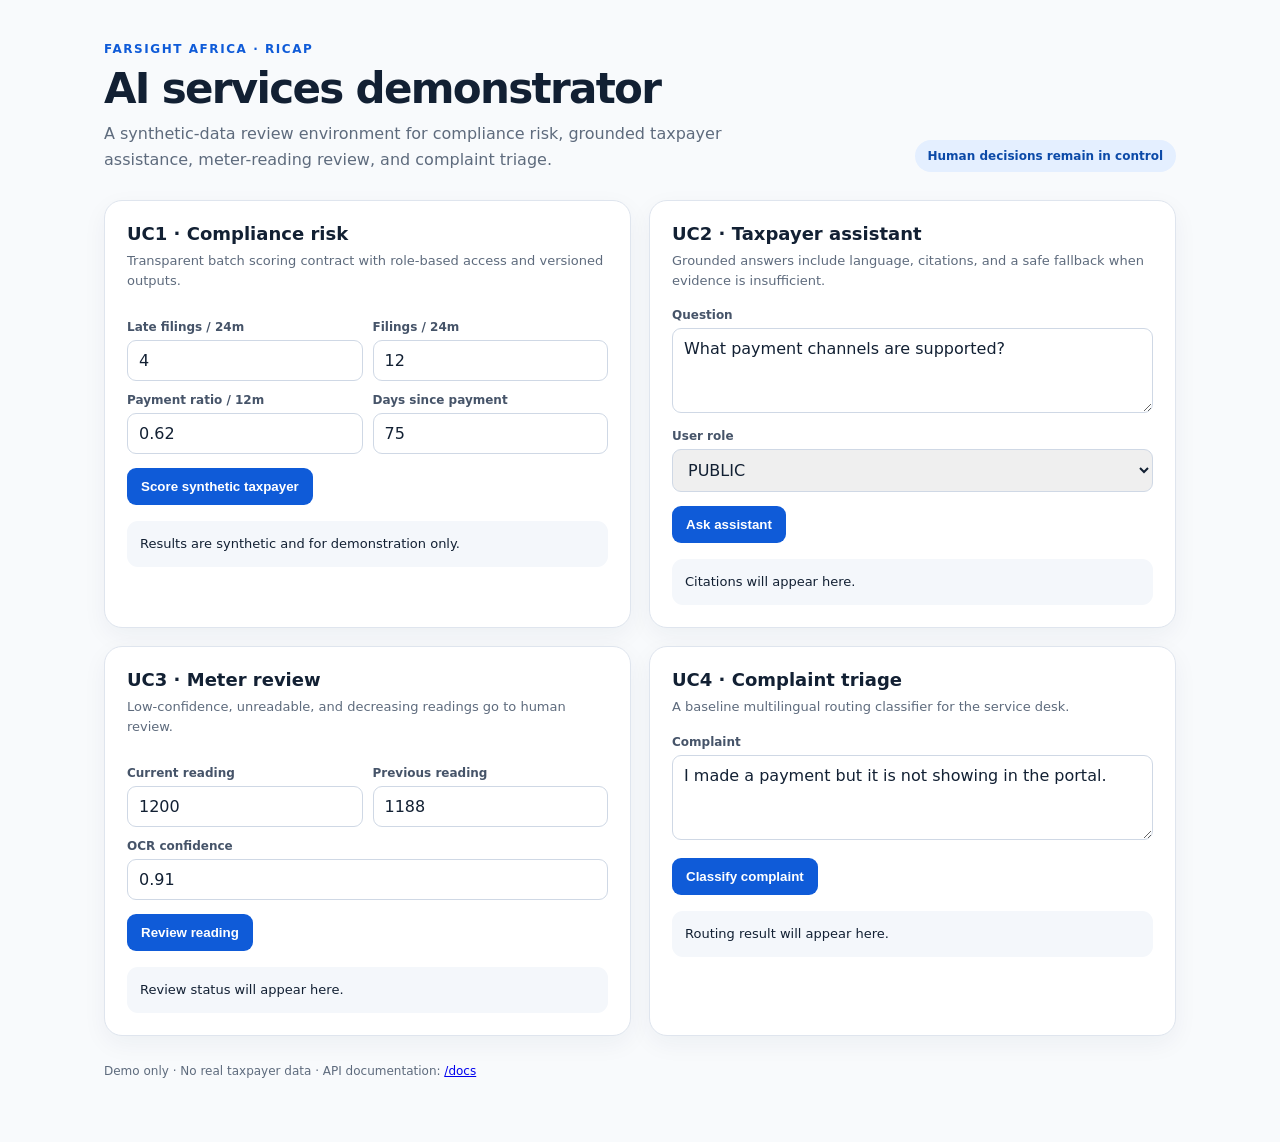
==== app/static/index.html @ 2a7bb40d "Build RICAP AI engineering demonstrator" ====
<!doctype html>
<html lang="en">
<head>
  <meta charset="utf-8"><meta name="viewport" content="width=device-width, initial-scale=1">
  <title>RICAP AI Services</title>
  <style>
    :root{--ink:#122033;--muted:#5e6b7d;--blue:#0f5bd8;--line:#dfe5ee;--soft:#f4f7fb;--good:#087443;--warn:#a95a00}
    *{box-sizing:border-box}body{margin:0;font-family:Inter,ui-sans-serif,system-ui,-apple-system,sans-serif;color:var(--ink);background:#f8fafc}
    .shell{max-width:1120px;margin:0 auto;padding:42px 24px 64px}.eyebrow{font-size:12px;font-weight:800;letter-spacing:.13em;color:var(--blue);text-transform:uppercase}.hero{display:flex;justify-content:space-between;gap:24px;align-items:end;margin-bottom:28px}.hero h1{font-size:42px;letter-spacing:-.04em;margin:8px 0}.hero p{color:var(--muted);max-width:680px;line-height:1.6;margin:0}.badge{background:#e4efff;color:#0c4aa8;border-radius:999px;padding:9px 13px;font-size:12px;font-weight:700;white-space:nowrap}.grid{display:grid;grid-template-columns:repeat(2,1fr);gap:18px}.card{background:white;border:1px solid var(--line);border-radius:18px;padding:22px;box-shadow:0 8px 24px rgba(20,41,75,.05)}.card h2{font-size:18px;margin:0 0 7px}.sub{font-size:13px;color:var(--muted);margin:0 0 18px;line-height:1.5}label{font-size:12px;font-weight:700;color:#465469;display:block;margin:12px 0 6px}input,select,textarea{width:100%;border:1px solid #cfd8e5;border-radius:9px;padding:10px 11px;font:inherit;color:var(--ink)}textarea{min-height:85px;resize:vertical}.row{display:grid;grid-template-columns:1fr 1fr;gap:10px}button{border:0;border-radius:9px;padding:11px 14px;background:var(--blue);color:white;font-weight:700;cursor:pointer;margin-top:14px}button.secondary{background:#edf3fc;color:#1751a0}.result{margin-top:16px;background:var(--soft);border-radius:11px;padding:13px;font-size:13px;line-height:1.55;white-space:pre-wrap;min-height:42px}.score{font-size:30px;font-weight:800}.high{color:#b42318}.medium{color:var(--warn)}.low{color:var(--good)}footer{color:var(--muted);font-size:12px;margin-top:28px}@media(max-width:780px){.hero{display:block}.badge{display:inline-block;margin-top:12px}.grid{grid-template-columns:1fr}.hero h1{font-size:34px}}
  </style>
</head>
<body><main class="shell">
  <section class="hero"><div><div class="eyebrow">Farsight Africa · RICAP</div><h1>AI services demonstrator</h1><p>A synthetic-data review environment for compliance risk, grounded taxpayer assistance, meter-reading review, and complaint triage.</p></div><div class="badge">Human decisions remain in control</div></section>
  <section class="grid">
    <article class="card"><h2>UC1 · Compliance risk</h2><p class="sub">Transparent batch scoring contract with role-based access and versioned outputs.</p><div class="row"><div><label>Late filings / 24m</label><input id="late" type="number" value="4" min="0"></div><div><label>Filings / 24m</label><input id="filings" type="number" value="12" min="1"></div></div><div class="row"><div><label>Payment ratio / 12m</label><input id="ratio" type="number" value="0.62" min="0" max="5" step=".01"></div><div><label>Days since payment</label><input id="days" type="number" value="75" min="0"></div></div><button onclick="score()">Score synthetic taxpayer</button><div class="result" id="scoreResult">Results are synthetic and for demonstration only.</div></article>
    <article class="card"><h2>UC2 · Taxpayer assistant</h2><p class="sub">Grounded answers include language, citations, and a safe fallback when evidence is insufficient.</p><label>Question</label><textarea id="question">What payment channels are supported?</textarea><label>User role</label><select id="role"><option>PUBLIC</option><option>OFFICER</option></select><button onclick="ask()">Ask assistant</button><div class="result" id="assistantResult">Citations will appear here.</div></article>
    <article class="card"><h2>UC3 · Meter review</h2><p class="sub">Low-confidence, unreadable, and decreasing readings go to human review.</p><div class="row"><div><label>Current reading</label><input id="reading" type="number" value="1200"></div><div><label>Previous reading</label><input id="previous" type="number" value="1188"></div></div><label>OCR confidence</label><input id="confidence" type="number" value="0.91" min="0" max="1" step=".01"><button onclick="meter()">Review reading</button><div class="result" id="meterResult">Review status will appear here.</div></article>
    <article class="card"><h2>UC4 · Complaint triage</h2><p class="sub">A baseline multilingual routing classifier for the service desk.</p><label>Complaint</label><textarea id="complaint">I made a payment but it is not showing in the portal.</textarea><button onclick="triage()">Classify complaint</button><div class="result" id="complaintResult">Routing result will appear here.</div></article>
  </section><footer>Demo only · No real taxpayer data · API documentation: <a href="/docs">/docs</a></footer>
</main><script>
const post=async(path,body,headers={})=>(await fetch(path,{method:'POST',headers:{'Content-Type':'application/json',...headers},body:JSON.stringify(body)})).json();
async function score(){let x=await post('/v1/risk-scores',{records:[{taxpayer_id:'synthetic-001',late_filings_24m:+late.value,filings_24m:+filings.value,payment_ratio_12m:+ratio.value,days_since_last_payment:+days.value,turnover_growth_yoy:-.1,business_size:'MICRO',region:'DEMO'}]},{Authorization:'Bearer demo-review-token'}); scoreResult.textContent=JSON.stringify(x.results?.[0]||x,null,2)}
async function ask(){let x=await post('/v1/assistant',{question:question.value,user_role:role.value}); assistantResult.textContent=JSON.stringify(x,null,2)}
async function meter(){let x=await post('/v1/meter-review',{reading_value:+reading.value,previous_reading:+previous.value,ocr_confidence:+confidence.value}); meterResult.textContent=JSON.stringify(x,null,2)}
async function triage(){let x=await post('/v1/complaints',{text:complaint.value}); complaintResult.textContent=JSON.stringify(x,null,2)}
</script></body></html>
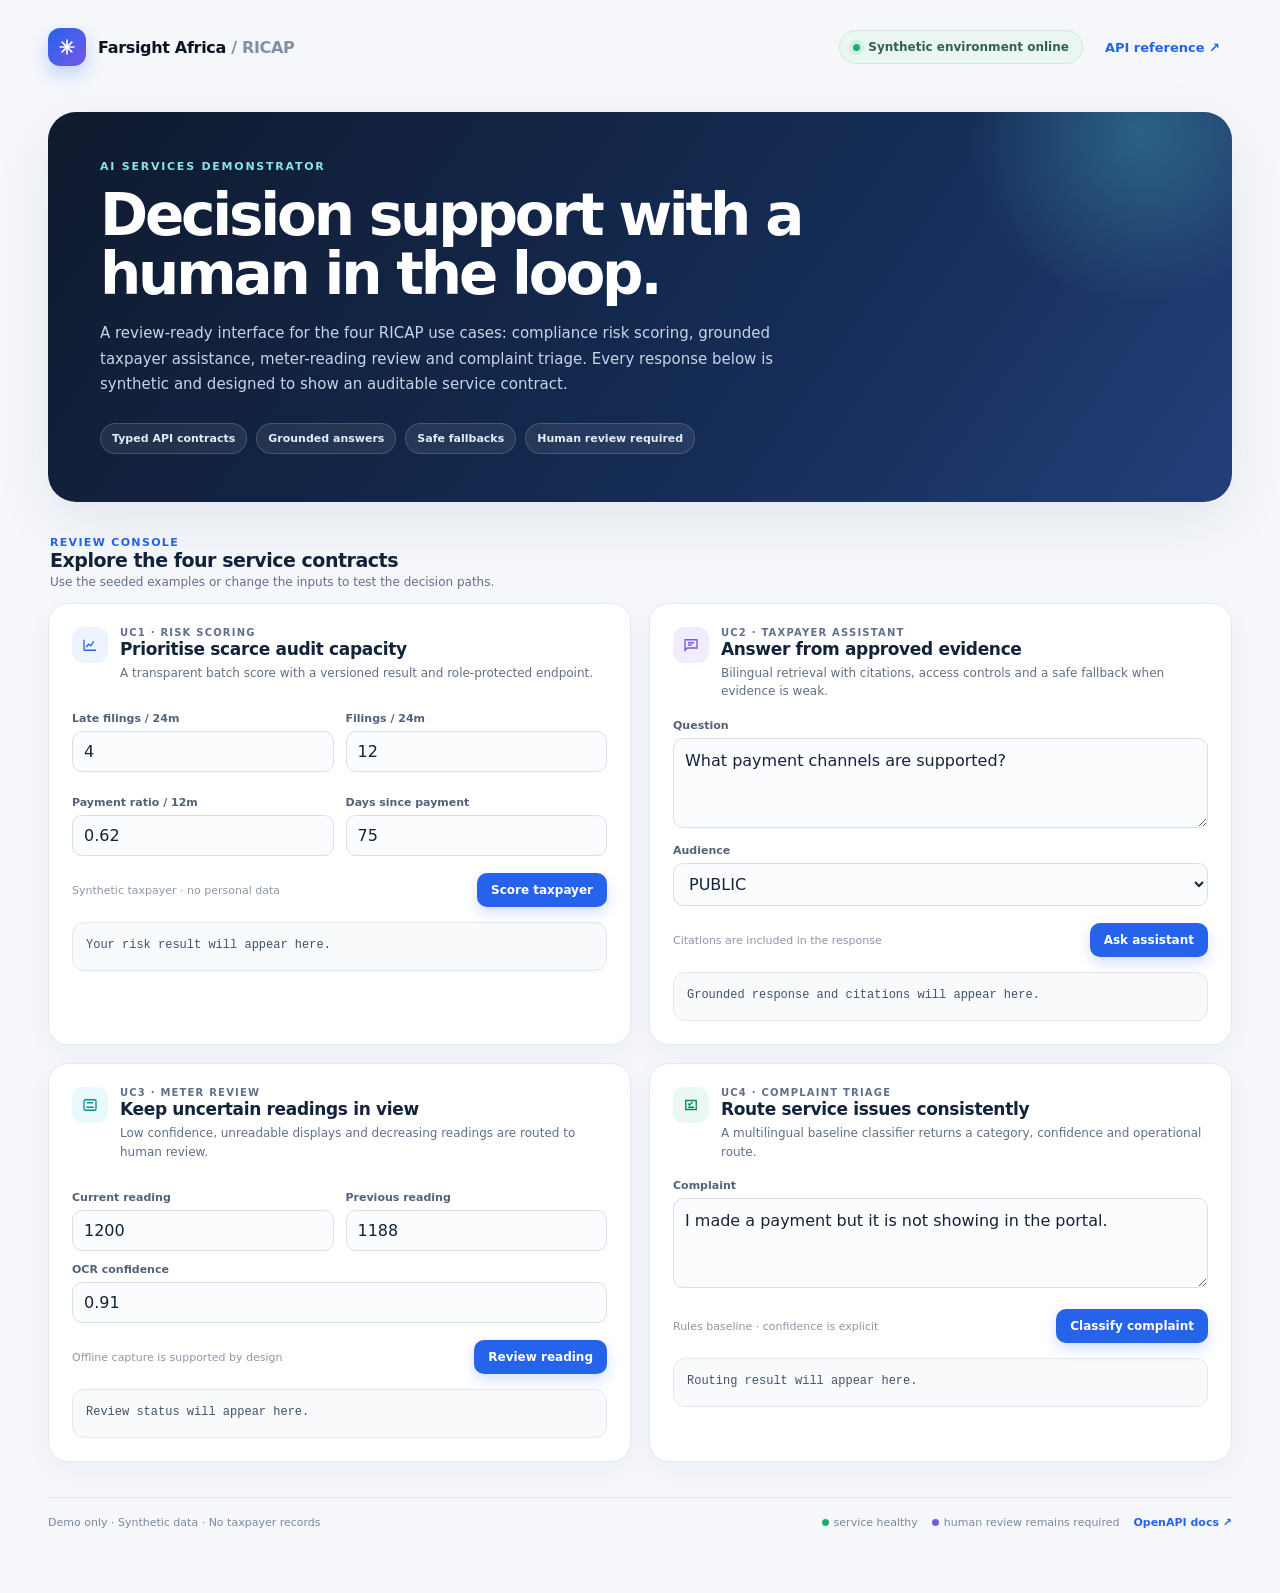
==== commit 2977b292: "Polish RICAP review console UI" ====
--- a/app/static/index.html
+++ b/app/static/index.html
@@ -1,26 +1,40 @@
 <!doctype html>
 <html lang="en">
 <head>
-  <meta charset="utf-8"><meta name="viewport" content="width=device-width, initial-scale=1">
-  <title>RICAP AI Services</title>
+  <meta charset="utf-8">
+  <meta name="viewport" content="width=device-width, initial-scale=1">
+  <meta name="theme-color" content="#0b1220">
+  <title>RICAP AI Services | Farsight Africa</title>
   <style>
-    :root{--ink:#122033;--muted:#5e6b7d;--blue:#0f5bd8;--line:#dfe5ee;--soft:#f4f7fb;--good:#087443;--warn:#a95a00}
-    *{box-sizing:border-box}body{margin:0;font-family:Inter,ui-sans-serif,system-ui,-apple-system,sans-serif;color:var(--ink);background:#f8fafc}
-    .shell{max-width:1120px;margin:0 auto;padding:42px 24px 64px}.eyebrow{font-size:12px;font-weight:800;letter-spacing:.13em;color:var(--blue);text-transform:uppercase}.hero{display:flex;justify-content:space-between;gap:24px;align-items:end;margin-bottom:28px}.hero h1{font-size:42px;letter-spacing:-.04em;margin:8px 0}.hero p{color:var(--muted);max-width:680px;line-height:1.6;margin:0}.badge{background:#e4efff;color:#0c4aa8;border-radius:999px;padding:9px 13px;font-size:12px;font-weight:700;white-space:nowrap}.grid{display:grid;grid-template-columns:repeat(2,1fr);gap:18px}.card{background:white;border:1px solid var(--line);border-radius:18px;padding:22px;box-shadow:0 8px 24px rgba(20,41,75,.05)}.card h2{font-size:18px;margin:0 0 7px}.sub{font-size:13px;color:var(--muted);margin:0 0 18px;line-height:1.5}label{font-size:12px;font-weight:700;color:#465469;display:block;margin:12px 0 6px}input,select,textarea{width:100%;border:1px solid #cfd8e5;border-radius:9px;padding:10px 11px;font:inherit;color:var(--ink)}textarea{min-height:85px;resize:vertical}.row{display:grid;grid-template-columns:1fr 1fr;gap:10px}button{border:0;border-radius:9px;padding:11px 14px;background:var(--blue);color:white;font-weight:700;cursor:pointer;margin-top:14px}button.secondary{background:#edf3fc;color:#1751a0}.result{margin-top:16px;background:var(--soft);border-radius:11px;padding:13px;font-size:13px;line-height:1.55;white-space:pre-wrap;min-height:42px}.score{font-size:30px;font-weight:800}.high{color:#b42318}.medium{color:var(--warn)}.low{color:var(--good)}footer{color:var(--muted);font-size:12px;margin-top:28px}@media(max-width:780px){.hero{display:block}.badge{display:inline-block;margin-top:12px}.grid{grid-template-columns:1fr}.hero h1{font-size:34px}}
+    :root{--navy:#0b1220;--ink:#13233a;--muted:#607089;--line:#e4eaf2;--paper:#fff;--canvas:#f5f7fb;--blue:#2563eb;--blue-dark:#1746b0;--purple:#7657e8;--shadow:0 20px 60px rgba(24,42,75,.08)}
+    *{box-sizing:border-box}html{background:var(--canvas)}body{margin:0;color:var(--ink);font-family:Inter,ui-sans-serif,system-ui,-apple-system,BlinkMacSystemFont,"Segoe UI",sans-serif;-webkit-font-smoothing:antialiased}
+    button,input,select,textarea{font:inherit}.shell{max-width:1240px;margin:auto;padding:28px 28px 64px}.topbar{display:flex;justify-content:space-between;align-items:center;margin-bottom:46px}.brand{display:flex;align-items:center;gap:12px;color:var(--navy);font-weight:850;letter-spacing:-.02em}.brand-mark{width:38px;height:38px;border-radius:12px;display:grid;place-items:center;color:#fff;background:linear-gradient(135deg,var(--blue),var(--purple));box-shadow:0 8px 18px rgba(37,99,235,.25)}.brand-mark svg{width:20px}.topbar-actions{display:flex;align-items:center;gap:10px}.status{display:inline-flex;align-items:center;gap:8px;color:#35604e;background:#e9f7f0;border:1px solid #ccebdc;padding:9px 13px;border-radius:999px;font-size:12px;font-weight:750}.status i{display:block;width:7px;height:7px;border-radius:50%;background:#1eaa71;box-shadow:0 0 0 4px rgba(30,170,113,.12)}.toplink{color:var(--blue);text-decoration:none;font-size:13px;font-weight:750;padding:9px 12px;border-radius:9px}.toplink:hover{background:#eaf1ff}
+    .hero{position:relative;overflow:hidden;background:linear-gradient(125deg,#101a2e 0%,#142b53 58%,#243e79 100%);border-radius:28px;padding:48px 52px;color:#fff;box-shadow:var(--shadow);margin-bottom:24px}.hero:after{content:"";position:absolute;width:360px;height:360px;border-radius:50%;right:-90px;top:-160px;background:radial-gradient(circle,rgba(86,221,215,.28),transparent 68%)}.hero-content{position:relative;z-index:1;max-width:780px}.eyebrow{font-size:11px;letter-spacing:.16em;font-weight:850;color:#87e5e4;text-transform:uppercase}.hero h1{font-size:clamp(34px,5vw,58px);line-height:1.02;letter-spacing:-.055em;margin:13px 0 17px}.hero p{max-width:720px;color:#c7d4e8;line-height:1.7;margin:0;font-size:15px}.hero-meta{display:flex;flex-wrap:wrap;gap:9px;margin-top:25px}.hero-meta span{border:1px solid rgba(255,255,255,.16);background:rgba(255,255,255,.08);border-radius:999px;padding:8px 11px;color:#e4ecf8;font-size:11px;font-weight:700}
+    .section-head{display:flex;justify-content:space-between;align-items:end;margin:34px 2px 14px}.section-head h2{font-size:19px;letter-spacing:-.025em;margin:0}.section-head p{color:var(--muted);font-size:12px;margin:4px 0 0}.section-kicker{font-size:11px;color:var(--blue);font-weight:850;text-transform:uppercase;letter-spacing:.12em}.grid{display:grid;grid-template-columns:repeat(2,minmax(0,1fr));gap:18px}.card{background:var(--paper);border:1px solid var(--line);border-radius:20px;padding:23px;box-shadow:0 9px 28px rgba(24,42,75,.045);transition:transform .18s ease,box-shadow .18s ease,border-color .18s ease}.card:hover{transform:translateY(-2px);box-shadow:0 15px 34px rgba(24,42,75,.09);border-color:#cbd8ee}.card-head{display:flex;justify-content:space-between;gap:14px;align-items:flex-start;margin-bottom:18px}.card-title{display:flex;gap:12px;align-items:flex-start}.icon{width:36px;height:36px;border-radius:11px;display:grid;place-items:center;flex:none;background:#edf3ff;color:var(--blue)}.icon.purple{background:#f1edff;color:var(--purple)}.icon.cyan{background:#e8f9fa;color:#0e8d98}.icon.green{background:#eaf8f1;color:#16835b}.icon svg{width:18px;height:18px}.card h3{font-size:17px;letter-spacing:-.02em;margin:1px 0 5px}.card .sub{font-size:12px;line-height:1.55;color:var(--muted);margin:0}.uc-label{color:var(--muted);font-size:10px;font-weight:850;letter-spacing:.12em;text-transform:uppercase}.field-grid{display:grid;grid-template-columns:repeat(2,minmax(0,1fr));gap:12px}.field{margin-top:12px}.field label{display:block;color:#52627a;font-size:11px;font-weight:800;margin:0 0 6px}.field input,.field select,.field textarea{width:100%;border:1px solid #d6dfeb;border-radius:10px;background:#fbfcfe;color:var(--ink);padding:10px 11px;outline:none;transition:border-color .15s,box-shadow .15s}.field textarea{min-height:90px;resize:vertical;line-height:1.5}.field input:focus,.field select:focus,.field textarea:focus{border-color:#7da4f4;box-shadow:0 0 0 3px rgba(37,99,235,.12)}.actions{display:flex;justify-content:space-between;align-items:center;gap:12px;margin-top:17px}.hint{font-size:11px;color:#8a98aa}.button{border:0;border-radius:10px;padding:10px 14px;cursor:pointer;font-weight:800;font-size:12px;background:var(--blue);color:#fff;box-shadow:0 6px 14px rgba(37,99,235,.2);transition:background .15s,transform .15s}.button:hover{background:var(--blue-dark);transform:translateY(-1px)}.button:disabled{cursor:wait;opacity:.65;transform:none}.result{margin-top:15px;border:1px solid #e1e8f1;background:#f8fafc;border-radius:12px;padding:13px;min-height:49px;color:#42526a;font:500 12px/1.6 ui-monospace,SFMono-Regular,Menlo,monospace;white-space:pre-wrap;overflow:auto}.result.success{border-color:#cfe9dc;background:#f3fbf7}.result.error{border-color:#f1d1cf;background:#fff7f6;color:#9d3c38}.footer{display:flex;justify-content:space-between;gap:16px;align-items:center;border-top:1px solid var(--line);margin-top:35px;padding-top:18px;color:#7a899c;font-size:11px}.footer a{color:var(--blue);font-weight:750;text-decoration:none}.footer a:hover{text-decoration:underline}.legend{display:flex;gap:14px}.legend span{display:flex;align-items:center;gap:5px}.legend i{width:7px;height:7px;border-radius:50%;display:block}.legend .safe{background:#1eaa71}.legend .human{background:var(--purple)}
+    @media(max-width:820px){.shell{padding:20px 16px 42px}.topbar{margin-bottom:28px}.hero{padding:34px 27px;border-radius:21px}.grid{grid-template-columns:1fr}.footer{display:block}.legend{margin-top:10px}.topbar-actions .toplink{display:none}}
+    @media(max-width:520px){.field-grid{grid-template-columns:1fr}.hero h1{font-size:37px}.hero-meta span{font-size:10px}.actions{align-items:flex-start;flex-direction:column}.button{width:100%}}
   </style>
 </head>
-<body><main class="shell">
-  <section class="hero"><div><div class="eyebrow">Farsight Africa · RICAP</div><h1>AI services demonstrator</h1><p>A synthetic-data review environment for compliance risk, grounded taxpayer assistance, meter-reading review, and complaint triage.</p></div><div class="badge">Human decisions remain in control</div></section>
-  <section class="grid">
-    <article class="card"><h2>UC1 · Compliance risk</h2><p class="sub">Transparent batch scoring contract with role-based access and versioned outputs.</p><div class="row"><div><label>Late filings / 24m</label><input id="late" type="number" value="4" min="0"></div><div><label>Filings / 24m</label><input id="filings" type="number" value="12" min="1"></div></div><div class="row"><div><label>Payment ratio / 12m</label><input id="ratio" type="number" value="0.62" min="0" max="5" step=".01"></div><div><label>Days since payment</label><input id="days" type="number" value="75" min="0"></div></div><button onclick="score()">Score synthetic taxpayer</button><div class="result" id="scoreResult">Results are synthetic and for demonstration only.</div></article>
-    <article class="card"><h2>UC2 · Taxpayer assistant</h2><p class="sub">Grounded answers include language, citations, and a safe fallback when evidence is insufficient.</p><label>Question</label><textarea id="question">What payment channels are supported?</textarea><label>User role</label><select id="role"><option>PUBLIC</option><option>OFFICER</option></select><button onclick="ask()">Ask assistant</button><div class="result" id="assistantResult">Citations will appear here.</div></article>
-    <article class="card"><h2>UC3 · Meter review</h2><p class="sub">Low-confidence, unreadable, and decreasing readings go to human review.</p><div class="row"><div><label>Current reading</label><input id="reading" type="number" value="1200"></div><div><label>Previous reading</label><input id="previous" type="number" value="1188"></div></div><label>OCR confidence</label><input id="confidence" type="number" value="0.91" min="0" max="1" step=".01"><button onclick="meter()">Review reading</button><div class="result" id="meterResult">Review status will appear here.</div></article>
-    <article class="card"><h2>UC4 · Complaint triage</h2><p class="sub">A baseline multilingual routing classifier for the service desk.</p><label>Complaint</label><textarea id="complaint">I made a payment but it is not showing in the portal.</textarea><button onclick="triage()">Classify complaint</button><div class="result" id="complaintResult">Routing result will appear here.</div></article>
-  </section><footer>Demo only · No real taxpayer data · API documentation: <a href="/docs">/docs</a></footer>
-</main><script>
-const post=async(path,body,headers={})=>(await fetch(path,{method:'POST',headers:{'Content-Type':'application/json',...headers},body:JSON.stringify(body)})).json();
-async function score(){let x=await post('/v1/risk-scores',{records:[{taxpayer_id:'synthetic-001',late_filings_24m:+late.value,filings_24m:+filings.value,payment_ratio_12m:+ratio.value,days_since_last_payment:+days.value,turnover_growth_yoy:-.1,business_size:'MICRO',region:'DEMO'}]},{Authorization:'Bearer demo-review-token'}); scoreResult.textContent=JSON.stringify(x.results?.[0]||x,null,2)}
-async function ask(){let x=await post('/v1/assistant',{question:question.value,user_role:role.value}); assistantResult.textContent=JSON.stringify(x,null,2)}
-async function meter(){let x=await post('/v1/meter-review',{reading_value:+reading.value,previous_reading:+previous.value,ocr_confidence:+confidence.value}); meterResult.textContent=JSON.stringify(x,null,2)}
-async function triage(){let x=await post('/v1/complaints',{text:complaint.value}); complaintResult.textContent=JSON.stringify(x,null,2)}
-</script></body></html>
+<body>
+  <main class="shell">
+    <header class="topbar"><div class="brand"><span class="brand-mark" aria-hidden="true"><svg viewBox="0 0 24 24" fill="none" stroke="currentColor" stroke-width="2"><path d="M12 3v18M3 12h18M5.6 5.6l12.8 12.8M18.4 5.6 5.6 18.4"/></svg></span><span>Farsight Africa <span style="color:#8090a7;font-weight:650">/ RICAP</span></span></div><div class="topbar-actions"><span class="status"><i></i> Synthetic environment online</span><a class="toplink" href="/docs" target="_blank" rel="noreferrer">API reference ↗</a></div></header>
+    <section class="hero"><div class="hero-content"><div class="eyebrow">AI services demonstrator</div><h1>Decision support with a human in the loop.</h1><p>A review-ready interface for the four RICAP use cases: compliance risk scoring, grounded taxpayer assistance, meter-reading review and complaint triage. Every response below is synthetic and designed to show an auditable service contract.</p><div class="hero-meta"><span>Typed API contracts</span><span>Grounded answers</span><span>Safe fallbacks</span><span>Human review required</span></div></div></section>
+    <div class="section-head"><div><div class="section-kicker">Review console</div><h2>Explore the four service contracts</h2><p>Use the seeded examples or change the inputs to test the decision paths.</p></div></div>
+    <section class="grid">
+      <article class="card"><div class="card-head"><div class="card-title"><span class="icon"><svg viewBox="0 0 24 24" fill="none" stroke="currentColor" stroke-width="1.8"><path d="M4 19V5m0 14h16M7 15l3-4 3 2 4-6"/></svg></span><div><div class="uc-label">UC1 · Risk scoring</div><h3>Prioritise scarce audit capacity</h3><p class="sub">A transparent batch score with a versioned result and role-protected endpoint.</p></div></div></div><div class="field-grid"><div class="field"><label for="late">Late filings / 24m</label><input id="late" type="number" value="4" min="0"></div><div class="field"><label for="filings">Filings / 24m</label><input id="filings" type="number" value="12" min="1"></div><div class="field"><label for="ratio">Payment ratio / 12m</label><input id="ratio" type="number" value="0.62" min="0" max="5" step=".01"></div><div class="field"><label for="days">Days since payment</label><input id="days" type="number" value="75" min="0"></div></div><div class="actions"><span class="hint">Synthetic taxpayer · no personal data</span><button class="button" onclick="score(this)">Score taxpayer</button></div><div class="result" id="scoreResult">Your risk result will appear here.</div></article>
+      <article class="card"><div class="card-head"><div class="card-title"><span class="icon purple"><svg viewBox="0 0 24 24" fill="none" stroke="currentColor" stroke-width="1.8"><path d="M4 5h16v11H7l-3 3V5Z"/><path d="M8 9h8M8 12h5"/></svg></span><div><div class="uc-label">UC2 · Taxpayer assistant</div><h3>Answer from approved evidence</h3><p class="sub">Bilingual retrieval with citations, access controls and a safe fallback when evidence is weak.</p></div></div></div><div class="field"><label for="question">Question</label><textarea id="question">What payment channels are supported?</textarea></div><div class="field"><label for="role">Audience</label><select id="role"><option>PUBLIC</option><option>OFFICER</option></select></div><div class="actions"><span class="hint">Citations are included in the response</span><button class="button" onclick="ask(this)">Ask assistant</button></div><div class="result" id="assistantResult">Grounded response and citations will appear here.</div></article>
+      <article class="card"><div class="card-head"><div class="card-title"><span class="icon cyan"><svg viewBox="0 0 24 24" fill="none" stroke="currentColor" stroke-width="1.8"><rect x="4" y="5" width="16" height="14" rx="2"/><path d="M7 15h10M8 9h8"/></svg></span><div><div class="uc-label">UC3 · Meter review</div><h3>Keep uncertain readings in view</h3><p class="sub">Low confidence, unreadable displays and decreasing readings are routed to human review.</p></div></div></div><div class="field-grid"><div class="field"><label for="reading">Current reading</label><input id="reading" type="number" value="1200"></div><div class="field"><label for="previous">Previous reading</label><input id="previous" type="number" value="1188"></div></div><div class="field"><label for="confidence">OCR confidence</label><input id="confidence" type="number" value="0.91" min="0" max="1" step=".01"></div><div class="actions"><span class="hint">Offline capture is supported by design</span><button class="button" onclick="meter(this)">Review reading</button></div><div class="result" id="meterResult">Review status will appear here.</div></article>
+      <article class="card"><div class="card-head"><div class="card-title"><span class="icon green"><svg viewBox="0 0 24 24" fill="none" stroke="currentColor" stroke-width="1.8"><path d="M5 6h14v12H5z"/><path d="m8 10 2 2 4-4M8 15h8"/></svg></span><div><div class="uc-label">UC4 · Complaint triage</div><h3>Route service issues consistently</h3><p class="sub">A multilingual baseline classifier returns a category, confidence and operational route.</p></div></div></div><div class="field"><label for="complaint">Complaint</label><textarea id="complaint">I made a payment but it is not showing in the portal.</textarea></div><div class="actions"><span class="hint">Rules baseline · confidence is explicit</span><button class="button" onclick="triage(this)">Classify complaint</button></div><div class="result" id="complaintResult">Routing result will appear here.</div></article>
+    </section>
+    <footer class="footer"><span>Demo only · Synthetic data · No taxpayer records</span><span class="legend"><span><i class="safe"></i> service healthy</span><span><i class="human"></i> human review remains required</span><a href="/docs" target="_blank" rel="noreferrer">OpenAPI docs ↗</a></span></footer>
+  </main>
+  <script>
+    const post=async(path,body,headers={})=>{const response=await fetch(path,{method:'POST',headers:{'Content-Type':'application/json',...headers},body:JSON.stringify(body)});const data=await response.json();if(!response.ok)throw new Error(data.detail||`Request failed (${response.status})`);return data};
+    const run=async(button,resultId,fn)=>{const result=document.getElementById(resultId);button.disabled=true;button.textContent='Working…';result.className='result';try{const data=await fn();result.textContent=JSON.stringify(data.results?.[0]||data,null,2);result.classList.add('success')}catch(error){result.textContent=error.message;result.classList.add('error')}finally{button.disabled=false;button.textContent=button.dataset.label||'Run again'}};
+    function score(button){button.dataset.label='Score taxpayer';run(button,'scoreResult',()=>post('/v1/risk-scores',{records:[{taxpayer_id:'synthetic-001',late_filings_24m:+late.value,filings_24m:+filings.value,payment_ratio_12m:+ratio.value,days_since_last_payment:+days.value,turnover_growth_yoy:-.1,business_size:'MICRO',region:'DEMO'}]},{Authorization:'Bearer demo-review-token'}))}
+    function ask(button){button.dataset.label='Ask assistant';run(button,'assistantResult',()=>post('/v1/assistant',{question:question.value,user_role:role.value}))}
+    function meter(button){button.dataset.label='Review reading';run(button,'meterResult',()=>post('/v1/meter-review',{reading_value:+reading.value,previous_reading:+previous.value,ocr_confidence:+confidence.value}))}
+    function triage(button){button.dataset.label='Classify complaint';run(button,'complaintResult',()=>post('/v1/complaints',{text:complaint.value}))}
+  </script>
+</body>
+</html>
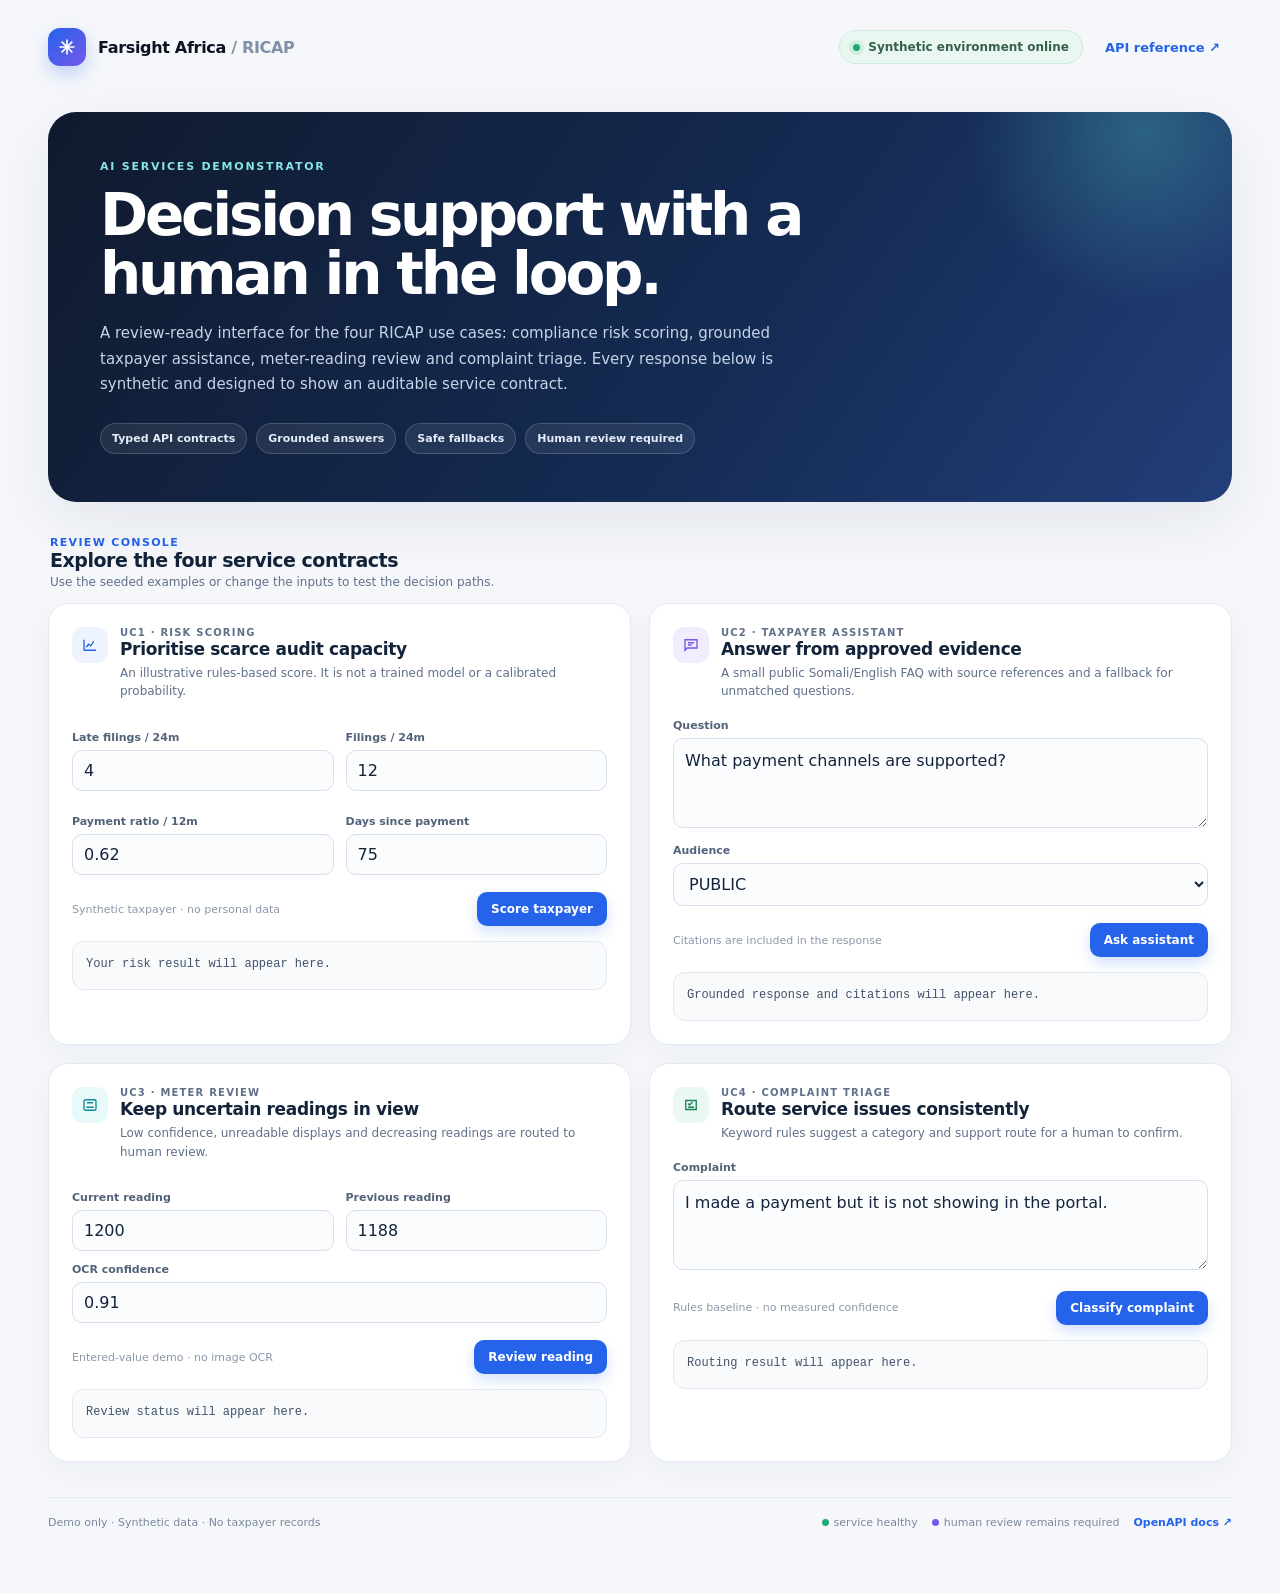
==== commit 7647efe0: "Correct assessment contracts and document B3 architecture" ====
--- a/app/static/index.html
+++ b/app/static/index.html
@@ -21,10 +21,10 @@
     <section class="hero"><div class="hero-content"><div class="eyebrow">AI services demonstrator</div><h1>Decision support with a human in the loop.</h1><p>A review-ready interface for the four RICAP use cases: compliance risk scoring, grounded taxpayer assistance, meter-reading review and complaint triage. Every response below is synthetic and designed to show an auditable service contract.</p><div class="hero-meta"><span>Typed API contracts</span><span>Grounded answers</span><span>Safe fallbacks</span><span>Human review required</span></div></div></section>
     <div class="section-head"><div><div class="section-kicker">Review console</div><h2>Explore the four service contracts</h2><p>Use the seeded examples or change the inputs to test the decision paths.</p></div></div>
     <section class="grid">
-      <article class="card"><div class="card-head"><div class="card-title"><span class="icon"><svg viewBox="0 0 24 24" fill="none" stroke="currentColor" stroke-width="1.8"><path d="M4 19V5m0 14h16M7 15l3-4 3 2 4-6"/></svg></span><div><div class="uc-label">UC1 · Risk scoring</div><h3>Prioritise scarce audit capacity</h3><p class="sub">A transparent batch score with a versioned result and role-protected endpoint.</p></div></div></div><div class="field-grid"><div class="field"><label for="late">Late filings / 24m</label><input id="late" type="number" value="4" min="0"></div><div class="field"><label for="filings">Filings / 24m</label><input id="filings" type="number" value="12" min="1"></div><div class="field"><label for="ratio">Payment ratio / 12m</label><input id="ratio" type="number" value="0.62" min="0" max="5" step=".01"></div><div class="field"><label for="days">Days since payment</label><input id="days" type="number" value="75" min="0"></div></div><div class="actions"><span class="hint">Synthetic taxpayer · no personal data</span><button class="button" onclick="score(this)">Score taxpayer</button></div><div class="result" id="scoreResult">Your risk result will appear here.</div></article>
-      <article class="card"><div class="card-head"><div class="card-title"><span class="icon purple"><svg viewBox="0 0 24 24" fill="none" stroke="currentColor" stroke-width="1.8"><path d="M4 5h16v11H7l-3 3V5Z"/><path d="M8 9h8M8 12h5"/></svg></span><div><div class="uc-label">UC2 · Taxpayer assistant</div><h3>Answer from approved evidence</h3><p class="sub">Bilingual retrieval with citations, access controls and a safe fallback when evidence is weak.</p></div></div></div><div class="field"><label for="question">Question</label><textarea id="question">What payment channels are supported?</textarea></div><div class="field"><label for="role">Audience</label><select id="role"><option>PUBLIC</option><option>OFFICER</option></select></div><div class="actions"><span class="hint">Citations are included in the response</span><button class="button" onclick="ask(this)">Ask assistant</button></div><div class="result" id="assistantResult">Grounded response and citations will appear here.</div></article>
-      <article class="card"><div class="card-head"><div class="card-title"><span class="icon cyan"><svg viewBox="0 0 24 24" fill="none" stroke="currentColor" stroke-width="1.8"><rect x="4" y="5" width="16" height="14" rx="2"/><path d="M7 15h10M8 9h8"/></svg></span><div><div class="uc-label">UC3 · Meter review</div><h3>Keep uncertain readings in view</h3><p class="sub">Low confidence, unreadable displays and decreasing readings are routed to human review.</p></div></div></div><div class="field-grid"><div class="field"><label for="reading">Current reading</label><input id="reading" type="number" value="1200"></div><div class="field"><label for="previous">Previous reading</label><input id="previous" type="number" value="1188"></div></div><div class="field"><label for="confidence">OCR confidence</label><input id="confidence" type="number" value="0.91" min="0" max="1" step=".01"></div><div class="actions"><span class="hint">Offline capture is supported by design</span><button class="button" onclick="meter(this)">Review reading</button></div><div class="result" id="meterResult">Review status will appear here.</div></article>
-      <article class="card"><div class="card-head"><div class="card-title"><span class="icon green"><svg viewBox="0 0 24 24" fill="none" stroke="currentColor" stroke-width="1.8"><path d="M5 6h14v12H5z"/><path d="m8 10 2 2 4-4M8 15h8"/></svg></span><div><div class="uc-label">UC4 · Complaint triage</div><h3>Route service issues consistently</h3><p class="sub">A multilingual baseline classifier returns a category, confidence and operational route.</p></div></div></div><div class="field"><label for="complaint">Complaint</label><textarea id="complaint">I made a payment but it is not showing in the portal.</textarea></div><div class="actions"><span class="hint">Rules baseline · confidence is explicit</span><button class="button" onclick="triage(this)">Classify complaint</button></div><div class="result" id="complaintResult">Routing result will appear here.</div></article>
+      <article class="card"><div class="card-head"><div class="card-title"><span class="icon"><svg viewBox="0 0 24 24" fill="none" stroke="currentColor" stroke-width="1.8"><path d="M4 19V5m0 14h16M7 15l3-4 3 2 4-6"/></svg></span><div><div class="uc-label">UC1 · Risk scoring</div><h3>Prioritise scarce audit capacity</h3><p class="sub">An illustrative rules-based score. It is not a trained model or a calibrated probability.</p></div></div></div><div class="field-grid"><div class="field"><label for="late">Late filings / 24m</label><input id="late" type="number" value="4" min="0"></div><div class="field"><label for="filings">Filings / 24m</label><input id="filings" type="number" value="12" min="1"></div><div class="field"><label for="ratio">Payment ratio / 12m</label><input id="ratio" type="number" value="0.62" min="0" max="5" step=".01"></div><div class="field"><label for="days">Days since payment</label><input id="days" type="number" value="75" min="0"></div></div><div class="actions"><span class="hint">Synthetic taxpayer · no personal data</span><button class="button" onclick="score(this)">Score taxpayer</button></div><div class="result" id="scoreResult">Your risk result will appear here.</div></article>
+      <article class="card"><div class="card-head"><div class="card-title"><span class="icon purple"><svg viewBox="0 0 24 24" fill="none" stroke="currentColor" stroke-width="1.8"><path d="M4 5h16v11H7l-3 3V5Z"/><path d="M8 9h8M8 12h5"/></svg></span><div><div class="uc-label">UC2 · Taxpayer assistant</div><h3>Answer from approved evidence</h3><p class="sub">A small public Somali/English FAQ with source references and a fallback for unmatched questions.</p></div></div></div><div class="field"><label for="question">Question</label><textarea id="question">What payment channels are supported?</textarea></div><div class="field"><label for="role">Audience</label><select id="role"><option>PUBLIC</option><option>OFFICER</option></select></div><div class="actions"><span class="hint">Citations are included in the response</span><button class="button" onclick="ask(this)">Ask assistant</button></div><div class="result" id="assistantResult">Grounded response and citations will appear here.</div></article>
+      <article class="card"><div class="card-head"><div class="card-title"><span class="icon cyan"><svg viewBox="0 0 24 24" fill="none" stroke="currentColor" stroke-width="1.8"><rect x="4" y="5" width="16" height="14" rx="2"/><path d="M7 15h10M8 9h8"/></svg></span><div><div class="uc-label">UC3 · Meter review</div><h3>Keep uncertain readings in view</h3><p class="sub">Low confidence, unreadable displays and decreasing readings are routed to human review.</p></div></div></div><div class="field-grid"><div class="field"><label for="reading">Current reading</label><input id="reading" type="number" value="1200"></div><div class="field"><label for="previous">Previous reading</label><input id="previous" type="number" value="1188"></div></div><div class="field"><label for="confidence">OCR confidence</label><input id="confidence" type="number" value="0.91" min="0" max="1" step=".01"></div><div class="actions"><span class="hint">Entered-value demo · no image OCR</span><button class="button" onclick="meter(this)">Review reading</button></div><div class="result" id="meterResult">Review status will appear here.</div></article>
+      <article class="card"><div class="card-head"><div class="card-title"><span class="icon green"><svg viewBox="0 0 24 24" fill="none" stroke="currentColor" stroke-width="1.8"><path d="M5 6h14v12H5z"/><path d="m8 10 2 2 4-4M8 15h8"/></svg></span><div><div class="uc-label">UC4 · Complaint triage</div><h3>Route service issues consistently</h3><p class="sub">Keyword rules suggest a category and support route for a human to confirm.</p></div></div></div><div class="field"><label for="complaint">Complaint</label><textarea id="complaint">I made a payment but it is not showing in the portal.</textarea></div><div class="actions"><span class="hint">Rules baseline · no measured confidence</span><button class="button" onclick="triage(this)">Classify complaint</button></div><div class="result" id="complaintResult">Routing result will appear here.</div></article>
     </section>
     <footer class="footer"><span>Demo only · Synthetic data · No taxpayer records</span><span class="legend"><span><i class="safe"></i> service healthy</span><span><i class="human"></i> human review remains required</span><a href="/docs" target="_blank" rel="noreferrer">OpenAPI docs ↗</a></span></footer>
   </main>
